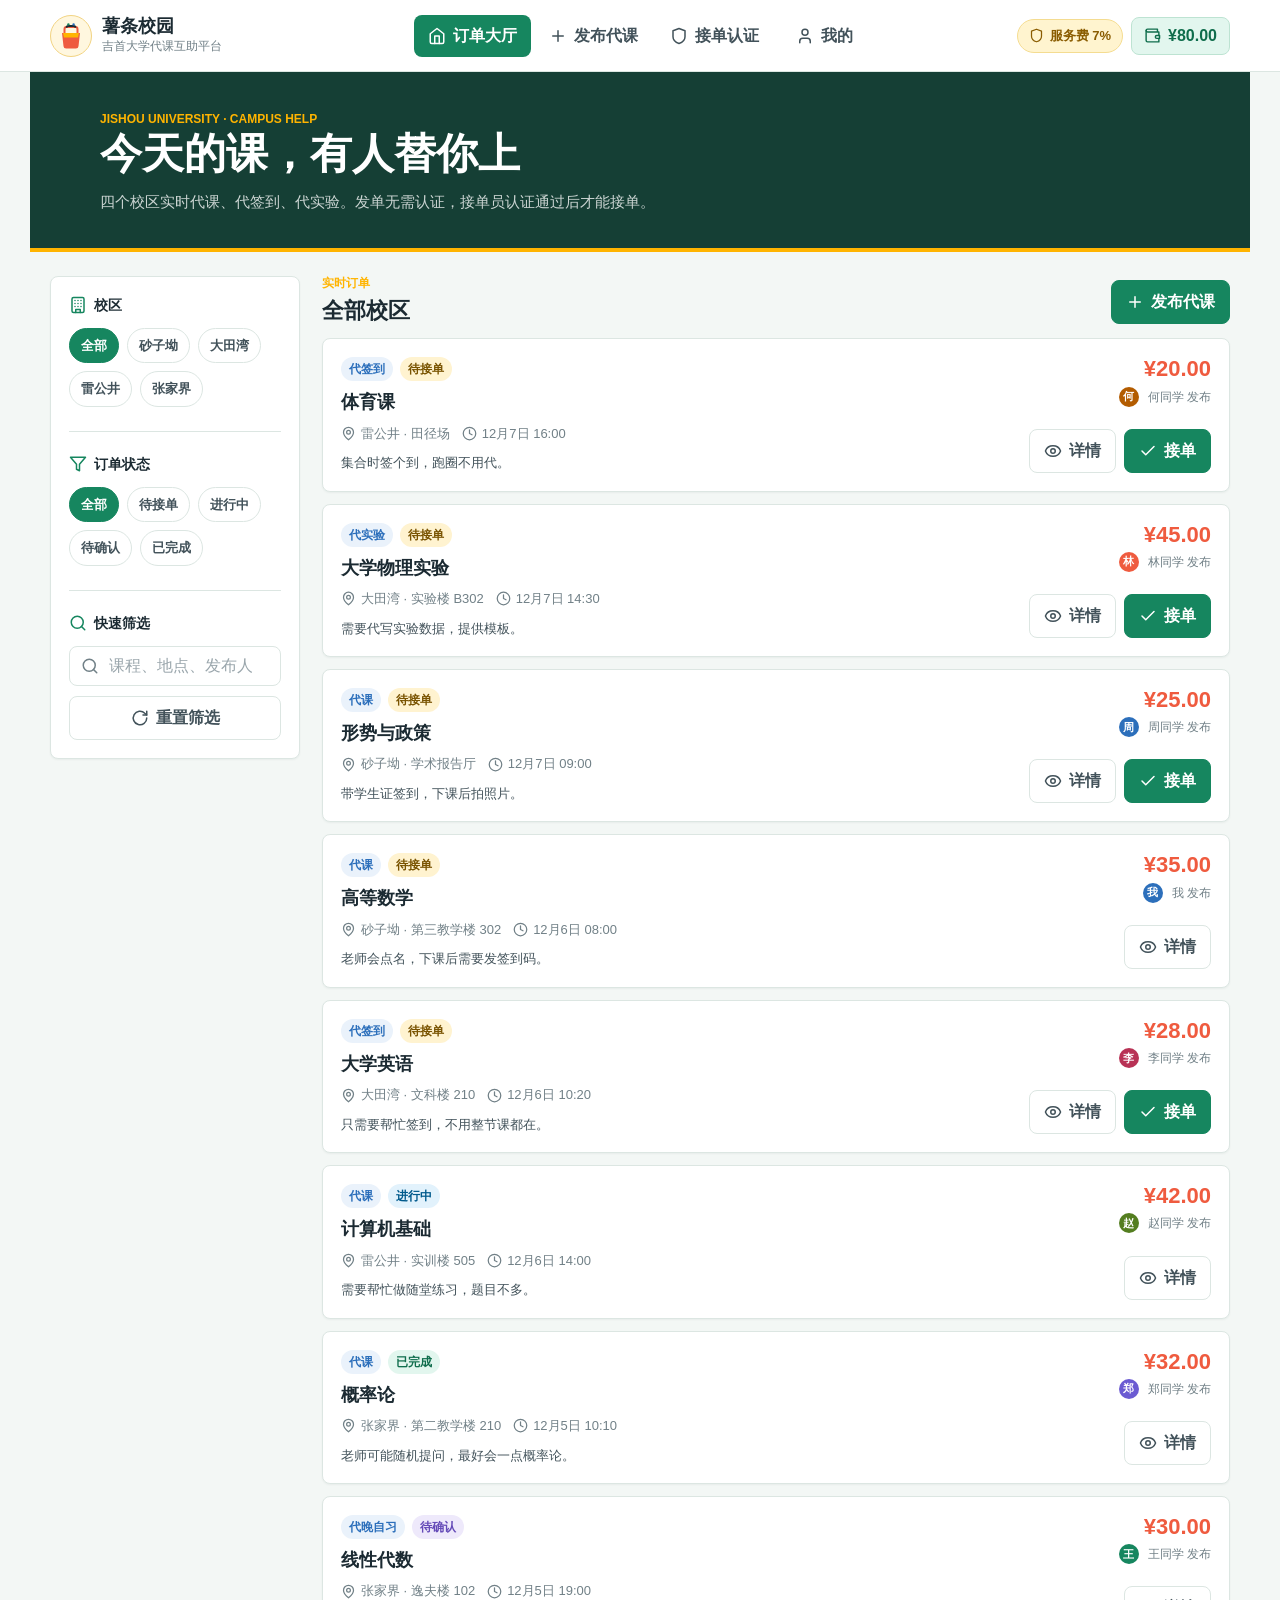
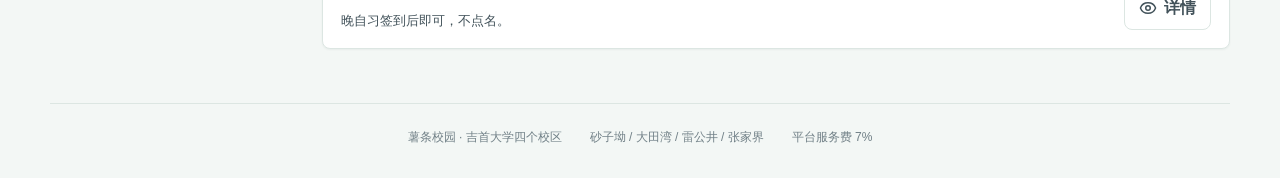
==== index.html @ 410cd558 "Add files via upload" ====
<!doctype html>
<html lang="zh-CN">
<head>
  <meta charset="utf-8">
  <meta name="viewport" content="width=device-width, initial-scale=1">
  <meta name="theme-color" content="#16865f">
  <title>薯条校园 - 吉首大学代课互助平台</title>
  <link rel="stylesheet" href="styles.css?v=20260917b">
</head>
<body>
  <svg class="icon-sprite" aria-hidden="true">
    <symbol id="icon-fries" viewBox="0 0 32 32">
      <path d="M7 13h18l-1.5 13.2a2.6 2.6 0 0 1-2.6 2.4H11.1a2.6 2.6 0 0 1-2.6-2.4L7 13Z" fill="#ef5b3f"/>
      <path d="M9.5 13V9.2c0-1.2.8-2.2 1.9-2.2h9.2c1.1 0 1.9 1 1.9 2.2V13" fill="none" stroke="#ef5b3f" stroke-width="2"/>
      <path d="M8 13h16l-1 4.5H9L8 13Z" fill="#ffb400"/>
      <path d="M11.5 7.8c0-1 .8-1.8 1.8-1.8h5.4c1 0 1.8.8 1.8 1.8" fill="none" stroke="#1b2a32" stroke-width="1.8"/>
      <circle cx="13.4" cy="4.4" r="1.2" fill="#16865f"/>
      <circle cx="18.6" cy="4.4" r="1.2" fill="#2c6fbb"/>
    </symbol>
    <symbol id="icon-home" viewBox="0 0 24 24">
      <path d="m3 9 9-7 9 7v11a2 2 0 0 1-2 2H5a2 2 0 0 1-2-2z"/>
      <path d="M9 22V12h6v10"/>
    </symbol>
    <symbol id="icon-plus" viewBox="0 0 24 24">
      <path d="M5 12h14M12 5v14"/>
    </symbol>
    <symbol id="icon-user" viewBox="0 0 24 24">
      <path d="M19 21v-2a4 4 0 0 0-4-4H9a4 4 0 0 0-4 4v2"/>
      <circle cx="12" cy="7" r="4"/>
    </symbol>
    <symbol id="icon-users" viewBox="0 0 24 24">
      <path d="M16 21v-2a4 4 0 0 0-4-4H6a4 4 0 0 0-4 4v2"/>
      <circle cx="9" cy="7" r="4"/>
      <path d="M22 21v-2a4 4 0 0 0-3-3.87"/>
      <path d="M16 3.13a4 4 0 0 1 0 7.75"/>
    </symbol>
    <symbol id="icon-search" viewBox="0 0 24 24">
      <circle cx="11" cy="11" r="8"/>
      <path d="m21 21-4.35-4.35"/>
    </symbol>
    <symbol id="icon-filter" viewBox="0 0 24 24">
      <path d="M22 3H2l8 9.46V19l4 2v-8.54L22 3Z"/>
    </symbol>
    <symbol id="icon-map-pin" viewBox="0 0 24 24">
      <path d="M20 10c0 6-8 12-8 12s-8-6-8-12a8 8 0 0 1 16 0Z"/>
      <circle cx="12" cy="10" r="3"/>
    </symbol>
    <symbol id="icon-clock" viewBox="0 0 24 24">
      <circle cx="12" cy="12" r="10"/>
      <path d="M12 6v6l4 2"/>
    </symbol>
    <symbol id="icon-calendar" viewBox="0 0 24 24">
      <path d="M8 2v4M16 2v4"/>
      <rect x="3" y="4" width="18" height="18" rx="2"/>
      <path d="M3 10h18"/>
    </symbol>
    <symbol id="icon-check" viewBox="0 0 24 24">
      <path d="M20 6 9 17l-5-5"/>
    </symbol>
    <symbol id="icon-x" viewBox="0 0 24 24">
      <path d="M18 6 6 18M6 6l12 12"/>
    </symbol>
    <symbol id="icon-wallet" viewBox="0 0 24 24">
      <path d="M21 12V7H5a2 2 0 0 1 0-4h14v4"/>
      <path d="M3 5v14a2 2 0 0 0 2 2h16v-5"/>
      <path d="M18 12a2 2 0 0 0 0 4h4v-4Z"/>
    </symbol>
    <symbol id="icon-clipboard" viewBox="0 0 24 24">
      <rect x="8" y="2" width="8" height="4" rx="1"/>
      <path d="M16 4h2a2 2 0 0 1 2 2v14a2 2 0 0 1-2 2H6a2 2 0 0 1-2-2V6a2 2 0 0 1 2-2h2"/>
      <path d="M12 11h4M12 16h4M8 11h.01M8 16h.01"/>
    </symbol>
    <symbol id="icon-shield" viewBox="0 0 24 24">
      <path d="M20 13c0 5-3.5 7.5-8 9-4.5-1.5-8-4-8-9V5l8-3 8 3Z"/>
    </symbol>
    <symbol id="icon-chevron-right" viewBox="0 0 24 24">
      <path d="m9 18 6-6-6-6"/>
    </symbol>
    <symbol id="icon-credit-card" viewBox="0 0 24 24">
      <rect x="2" y="5" width="20" height="14" rx="2"/>
      <path d="M2 10h20"/>
    </symbol>
    <symbol id="icon-scan" viewBox="0 0 24 24">
      <path d="M3 7V5a2 2 0 0 1 2-2h2M17 3h2a2 2 0 0 1 2 2v2M21 17v2a2 2 0 0 1-2 2h-2M7 21H5a2 2 0 0 1-2-2v-2"/>
    </symbol>
    <symbol id="icon-book" viewBox="0 0 24 24">
      <path d="M2 3h6a4 4 0 0 1 4 4v14a3 3 0 0 0-3-3H2z"/>
      <path d="M22 3h-6a4 4 0 0 0-4 4v14a3 3 0 0 1 3-3h7z"/>
    </symbol>
    <symbol id="icon-building" viewBox="0 0 24 24">
      <rect x="4" y="2" width="16" height="20" rx="2"/>
      <path d="M9 22v-4h6v4M8 6h.01M16 6h.01M12 6h.01M12 10h.01M12 14h.01M16 10h.01M16 14h.01M8 10h.01M8 14h.01"/>
    </symbol>
    <symbol id="icon-bell" viewBox="0 0 24 24">
      <path d="M6 8a6 6 0 0 1 12 0c0 7 3 9 3 9H3s3-2 3-9"/>
      <path d="M10.3 21a1.94 1.94 0 0 0 3.4 0"/>
    </symbol>
    <symbol id="icon-alert" viewBox="0 0 24 24">
      <circle cx="12" cy="12" r="10"/>
      <path d="M12 8v4M12 16h.01"/>
    </symbol>
    <symbol id="icon-check-circle" viewBox="0 0 24 24">
      <path d="M22 11.08V12a10 10 0 1 1-5.93-9.14"/>
      <path d="m9 11 3 3L22 4"/>
    </symbol>
    <symbol id="icon-refresh" viewBox="0 0 24 24">
      <path d="M21 12a9 9 0 1 1-2.64-6.36L21 8"/>
      <path d="M21 3v5h-5"/>
    </symbol>
    <symbol id="icon-external" viewBox="0 0 24 24">
      <path d="M15 3h6v6"/>
      <path d="M10 14 21 3"/>
      <path d="M18 13v6a2 2 0 0 1-2 2H5a2 2 0 0 1-2-2V8a2 2 0 0 1 2-2h6"/>
    </symbol>
    <symbol id="icon-menu" viewBox="0 0 24 24">
      <path d="M4 6h16M4 12h16M4 18h16"/>
    </symbol>
    <symbol id="icon-arrow-right" viewBox="0 0 24 24">
      <path d="M5 12h14M13 5l7 7-7 7"/>
    </symbol>
    <symbol id="icon-eye" viewBox="0 0 24 24">
      <path d="M2.06 12.35a1 1 0 0 1 0-.7C3.42 8.05 7.34 5 12 5s8.58 3.05 9.94 6.65a1 1 0 0 1 0 .7C20.58 15.95 16.66 19 12 19s-8.58-3.05-9.94-6.65Z"/>
      <circle cx="12" cy="12" r="3"/>
    </symbol>
    <symbol id="icon-upload" viewBox="0 0 24 24">
      <path d="M21 15v4a2 2 0 0 1-2 2H5a2 2 0 0 1-2-2v-4"/>
      <path d="M17 8l-5-5-5 5M12 3v12"/>
    </symbol>
    <symbol id="icon-image" viewBox="0 0 24 24">
      <rect x="3" y="3" width="18" height="18" rx="2"/>
      <circle cx="9" cy="9" r="2"/>
      <path d="m21 15-3.6-3.6a2 2 0 0 0-2.8 0L6 20"/>
    </symbol>
    <symbol id="icon-copy" viewBox="0 0 24 24">
      <rect x="9" y="9" width="13" height="13" rx="2"/>
      <path d="M5 15H4a2 2 0 0 1-2-2V4a2 2 0 0 1 2-2h9a2 2 0 0 1 2 2v1"/>
    </symbol>
    <symbol id="icon-lock" viewBox="0 0 24 24">
      <rect x="3" y="11" width="18" height="11" rx="2"/>
      <path d="M7 11V7a5 5 0 0 1 10 0v4"/>
    </symbol>
    <symbol id="icon-key" viewBox="0 0 24 24">
      <path d="M21 2l-2 2m-7.6 7.6a5.5 5.5 0 1 1-7.8 7.8 5.5 5.5 0 0 1 7.8-7.8Zm0 0L15 7m0 0 3 3 4-4-3-3-4 4Z"/>
    </symbol>
    <symbol id="icon-edit" viewBox="0 0 24 24">
      <path d="M11 4H4a2 2 0 0 0-2 2v14a2 2 0 0 0 2 2h14a2 2 0 0 0 2-2v-7"/>
      <path d="M18.5 2.5a2.12 2.12 0 0 1 3 3L12 15l-4 1 1-4Z"/>
    </symbol>
  </svg>

  <div class="app-shell">
    <header class="topbar">
      <div class="topbar-inner">
        <a class="brand" href="#home" aria-label="薯条校园首页">
          <span class="brand-mark">
            <svg><use href="#icon-fries"></use></svg>
          </span>
          <span class="brand-copy">
            <strong>薯条校园</strong>
            <small>吉首大学代课互助平台</small>
          </span>
        </a>

        <nav class="main-nav" aria-label="主导航">
          <button class="nav-btn is-active" type="button" data-view="home">
            <svg><use href="#icon-home"></use></svg>
            <span>订单大厅</span>
          </button>
          <button class="nav-btn" type="button" data-view="publish">
            <svg><use href="#icon-plus"></use></svg>
            <span>发布代课</span>
          </button>
          <button class="nav-btn" type="button" data-view="cert">
            <svg><use href="#icon-shield"></use></svg>
            <span>接单认证</span>
          </button>
          <button class="nav-btn" type="button" data-view="mine">
            <svg><use href="#icon-user"></use></svg>
            <span>我的</span>
          </button>
        </nav>

        <div class="top-actions">
          <span class="fee-chip" title="平台从每笔订单中抽取 7% 作为服务费">
            <svg><use href="#icon-shield"></use></svg>
            服务费 7%
          </span>
          <button class="balance-chip" type="button" id="topBalanceChip" title="查看我的钱包">
            <svg><use href="#icon-wallet"></use></svg>
            <span id="topBalanceValue">¥0.00</span>
          </button>
          <button class="icon-btn mobile-menu-btn" type="button" id="mobileMenuBtn" aria-label="打开菜单">
            <svg><use href="#icon-menu"></use></svg>
          </button>
        </div>
      </div>
    </header>

    <main class="page">
      <section class="view is-active" id="view-home" data-view-panel="home">
        <div class="overview-band">
          <div class="overview-copy">
            <span class="eyebrow">JISHOU UNIVERSITY · CAMPUS HELP</span>
            <h2>今天的课，有人替你上</h2>
            <p>四个校区实时代课、代签到、代实验。发单无需认证，接单员认证通过后才能接单。</p>
          </div>
          <div class="overview-stats" id="overviewStats"></div>
        </div>

        <div class="market-layout">
          <aside class="filter-panel">
            <div class="filter-block">
              <div class="filter-title">
                <svg><use href="#icon-building"></use></svg>
                <span>校区</span>
              </div>
              <div class="chip-grid" id="campusFilters"></div>
            </div>

            <div class="filter-block">
              <div class="filter-title">
                <svg><use href="#icon-filter"></use></svg>
                <span>订单状态</span>
              </div>
              <div class="chip-grid" id="statusFilters"></div>
            </div>

            <div class="filter-block">
              <div class="filter-title">
                <svg><use href="#icon-search"></use></svg>
                <span>快速筛选</span>
              </div>
              <label class="search-box">
                <svg><use href="#icon-search"></use></svg>
                <input id="searchInput" type="search" placeholder="课程、地点、发布人">
              </label>
              <button class="button button-ghost button-block" type="button" id="clearFilters">
                <svg><use href="#icon-refresh"></use></svg>
                重置筛选
              </button>
            </div>
          </aside>

          <section class="order-feed" aria-live="polite">
            <div class="feed-toolbar">
              <div>
                <p class="section-kicker">实时订单</p>
                <h3 id="feedTitle">全部校区</h3>
              </div>
              <button class="button button-primary" type="button" data-view="publish">
                <svg><use href="#icon-plus"></use></svg>
                发布代课
              </button>
            </div>
            <div class="order-list" id="orderList"></div>
            <div class="empty-state" id="emptyState" hidden>
              <span class="empty-icon"><svg><use href="#icon-clipboard"></use></svg></span>
              <h3>暂时没有符合条件的订单</h3>
              <p>换个校区或状态看看，也可以直接发布一单。</p>
            </div>
          </section>
        </div>
      </section>

      <section class="view" id="view-publish" data-view-panel="publish">
        <div class="section-heading">
          <div>
            <p class="section-kicker">NEW ORDER</p>
            <h2>发布代课单</h2>
            <p>四个校区已分开选择。发单无需认证，发布时需先支付订单金额，平台托管至订单完成。</p>
          </div>
          <button class="button button-ghost" type="button" data-view="home">
            <svg><use href="#icon-arrow-right"></use></svg>
            返回订单大厅
          </button>
        </div>

        <form class="publish-form" id="publishForm">
          <div class="form-grid">
            <label class="field">
              <span>课程名称</span>
              <input id="courseName" name="courseName" type="text" required placeholder="例如：高等数学">
            </label>

            <label class="field">
              <span>代课类型</span>
              <select id="orderType" name="orderType">
                <option value="代课">代课</option>
                <option value="代签到">代签到</option>
                <option value="代实验">代实验</option>
                <option value="代晚自习">代晚自习</option>
                <option value="其他">其他</option>
              </select>
            </label>

            <div class="field field-campus">
              <span>校区</span>
              <div class="campus-picker" id="campusPicker"></div>
              <input id="campus" name="campus" type="hidden" value="shaziao" required>
            </div>

            <label class="field">
              <span>上课地点</span>
              <input id="location" name="location" type="text" required placeholder="例如：第三教学楼 302">
            </label>

            <label class="field">
              <span>上课日期</span>
              <input id="orderDate" name="orderDate" type="date" required>
            </label>

            <label class="field">
              <span>上课时间</span>
              <input id="orderTime" name="orderTime" type="time" required>
            </label>

            <label class="field">
              <span>代课报酬（元）</span>
              <input id="price" name="price" type="number" min="1" step="0.5" required placeholder="例如：30">
            </label>

            <label class="field">
              <span>联系方式</span>
              <input id="contact" name="contact" type="text" required placeholder="微信 / QQ / 手机号">
            </label>
          </div>

          <label class="field">
            <span>备注要求</span>
            <textarea id="notes" name="notes" rows="4" placeholder="例如：需要帮忙拍签到码，下课后发消息确认。"></textarea>
          </label>

          <div class="fee-preview">
            <div class="fee-preview-title">
              <svg><use href="#icon-wallet"></use></svg>
              <strong>费用预览</strong>
            </div>
            <div class="fee-row">
              <span>订单金额</span>
              <strong id="previewOrderAmount">¥0.00</strong>
            </div>
            <div class="fee-row">
              <span>平台服务费（7%，从订单金额中扣除）</span>
              <strong id="previewServiceFee">¥0.00</strong>
            </div>
            <div class="fee-row fee-total">
              <span>发单方本次支付</span>
              <strong id="previewTotal">¥0.00</strong>
            </div>
            <p class="fee-note">接单方完成订单后到账 <strong id="previewWorkerIncome">¥0.00</strong>（订单金额的 93%）。</p>
          </div>

          <div class="form-actions">
            <button class="button button-ghost" type="button" id="fillInfoBook">
              <svg><use href="#icon-copy"></use></svg>
              一键填写
            </button>
            <button class="button button-primary button-large" type="submit">
              <svg><use href="#icon-credit-card"></use></svg>
              发布并支付
            </button>
          </div>
        </form>
      </section>

      <section class="view" id="view-cert" data-view-panel="cert">
        <div class="section-heading">
          <div>
            <p class="section-kicker">WORKER CERTIFICATION</p>
            <h2>接单员认证</h2>
            <p>接单前需要上传学生身份信息，管理员审核通过后才能接单。发单不受此限制。</p>
          </div>
        </div>
        <div id="certPanel"></div>
      </section>

      <section class="view" id="view-mine" data-view-panel="mine">
        <div class="section-heading">
          <div>
            <p class="section-kicker">MY WALLET</p>
            <h2>我的钱包与订单</h2>
            <p>查看余额、订单结算和接单认证状态。</p>
          </div>
          <div class="heading-actions">
            <button class="button button-ghost" type="button" id="openRecharge">
              <svg><use href="#icon-plus"></use></svg>
              充值
            </button>
            <button class="button button-primary" type="button" id="openWithdraw">
              <svg><use href="#icon-wallet"></use></svg>
              申请提现
            </button>
          </div>
        </div>

        <div class="info-book-bar" id="infoBookBar"></div>

        <div class="wallet-strip">
          <div class="wallet-item wallet-primary">
            <span class="wallet-label">当前余额</span>
            <strong id="mineBalance">¥0.00</strong>
          </div>
          <div class="wallet-item">
            <span class="wallet-label">待结算</span>
            <strong id="minePendingAmount">¥0.00</strong>
          </div>
          <div class="wallet-item">
            <span class="wallet-label">累计到账</span>
            <strong id="mineEarnedAmount">¥0.00</strong>
          </div>
          <div class="wallet-item">
            <span class="wallet-label">认证状态</span>
            <strong id="mineCertStatus">未认证</strong>
          </div>
        </div>

        <div class="mine-tabs" id="mineTabs">
          <button class="mine-tab is-active" type="button" data-mine-tab="all">全部</button>
          <button class="mine-tab" type="button" data-mine-tab="posted">我发布的</button>
          <button class="mine-tab" type="button" data-mine-tab="accepted">我接下的</button>
        </div>
        <div class="order-list" id="mineOrderList"></div>
        <div class="empty-state" id="mineEmptyState" hidden>
          <span class="empty-icon"><svg><use href="#icon-user"></use></svg></span>
          <h3>这里还没有订单</h3>
          <p>去订单大厅接一单，或发布一个新的代课需求。</p>
        </div>
      </section>

    </main>

    <footer class="footer">
      <span>薯条校园 · 吉首大学四个校区</span>
      <span>砂子坳 / 大田湾 / 雷公井 / 张家界</span>
      <span>平台服务费 7%</span>
    </footer>
  </div>

  <div class="modal-backdrop" id="modalBackdrop" hidden>
    <div class="modal" role="dialog" aria-modal="true" aria-labelledby="modalTitle">
      <div class="modal-header">
        <div>
          <p class="section-kicker" id="modalKicker">ORDER</p>
          <h2 id="modalTitle">订单详情</h2>
        </div>
        <button class="icon-btn" type="button" id="modalClose" aria-label="关闭">
          <svg><use href="#icon-x"></use></svg>
        </button>
      </div>
      <div class="modal-body" id="modalBody"></div>
      <div class="modal-footer" id="modalFooter"></div>
    </div>
  </div>

  <div class="toast" id="toast" role="status" aria-live="polite"></div>

  <script src="payment.js?v=20260917b"></script>
  <script src="app.js?v=20260917b"></script>
</body>
</html>
---- styles.css ----
:root {
  --bg: #f3f7f5;
  --surface: #ffffff;
  --surface-muted: #edf3f0;
  --ink: #1b2a32;
  --ink-soft: #42525a;
  --muted: #718087;
  --line: #dce6e2;
  --line-strong: #c8d5d0;
  --brand-green: #16865f;
  --brand-green-dark: #0f6d4c;
  --brand-yellow: #ffb400;
  --brand-red: #ef5b3f;
  --brand-blue: #2c6fbb;
  --danger: #c84343;
  --shadow-sm: 0 1px 2px rgba(24, 43, 35, 0.05);
  --shadow-md: 0 12px 30px rgba(24, 43, 35, 0.12);
  --radius: 8px;
  --topbar-height: 72px;
  --content-width: 1180px;
  color-scheme: light;
}

* {
  box-sizing: border-box;
}

html {
  min-width: 320px;
  background: var(--bg);
}

body {
  margin: 0;
  color: var(--ink);
  background: var(--bg);
  font-family: -apple-system, BlinkMacSystemFont, "Segoe UI", "PingFang SC", "Microsoft YaHei", sans-serif;
  line-height: 1.5;
  letter-spacing: 0;
}

button,
input,
select,
textarea {
  font: inherit;
}

button {
  cursor: pointer;
}

a {
  color: inherit;
  text-decoration: none;
}

svg {
  display: block;
}

.icon-sprite {
  position: absolute;
  width: 0;
  height: 0;
  overflow: hidden;
}

.button svg,
.icon-btn svg,
.nav-btn svg,
.chip svg,
.mine-tab svg,
.filter-title svg,
.search-box svg,
.fee-preview-title svg,
.empty-icon svg {
  width: 18px;
  height: 18px;
  fill: none;
  stroke: currentColor;
  stroke-width: 2;
  stroke-linecap: round;
  stroke-linejoin: round;
}

.app-shell {
  min-height: 100vh;
}

.topbar {
  position: sticky;
  top: 0;
  z-index: 30;
  height: var(--topbar-height);
  color: var(--ink);
  background: rgba(255, 255, 255, 0.94);
  border-bottom: 1px solid var(--line);
  backdrop-filter: blur(14px);
}

.topbar-inner {
  display: flex;
  align-items: center;
  gap: 28px;
  width: min(var(--content-width), calc(100% - 40px));
  height: 100%;
  margin: 0 auto;
}

.brand {
  display: inline-flex;
  align-items: center;
  gap: 10px;
  min-width: 220px;
}

.brand-mark {
  display: grid;
  place-items: center;
  flex: 0 0 auto;
  width: 42px;
  height: 42px;
  border-radius: 50%;
  background: #fff7df;
  border: 1px solid #f1d382;
}

.brand-mark svg {
  width: 32px;
  height: 32px;
}

.brand-copy {
  display: flex;
  flex-direction: column;
  min-width: 0;
}

.brand-copy strong {
  font-size: 18px;
  line-height: 1.15;
  white-space: nowrap;
}

.brand-copy small {
  color: var(--muted);
  font-size: 12px;
  white-space: nowrap;
}

.main-nav {
  display: flex;
  align-items: center;
  gap: 4px;
  margin-left: auto;
}

.nav-btn {
  display: inline-flex;
  align-items: center;
  justify-content: center;
  gap: 7px;
  min-width: 96px;
  height: 42px;
  padding: 0 14px;
  color: var(--ink-soft);
  background: transparent;
  border: 0;
  border-radius: var(--radius);
  font-weight: 600;
  transition: background 160ms ease, color 160ms ease;
}

.nav-btn:hover {
  color: var(--brand-green-dark);
  background: var(--surface-muted);
}

.nav-btn.is-active {
  color: #fff;
  background: var(--brand-green);
}

.nav-btn.is-active:hover {
  color: #fff;
  background: var(--brand-green-dark);
}

.top-actions {
  display: flex;
  align-items: center;
  gap: 8px;
  margin-left: auto;
}

.fee-chip {
  display: inline-flex;
  align-items: center;
  gap: 6px;
  height: 34px;
  padding: 0 11px;
  color: #8a5c00;
  background: #fff4cf;
  border: 1px solid #f4dc91;
  border-radius: 999px;
  font-size: 13px;
  font-weight: 700;
  white-space: nowrap;
}

.fee-chip svg {
  width: 15px;
  height: 15px;
  fill: none;
  stroke: currentColor;
  stroke-width: 2;
  stroke-linecap: round;
  stroke-linejoin: round;
}

.icon-btn {
  display: inline-grid;
  place-items: center;
  width: 38px;
  height: 38px;
  color: var(--ink-soft);
  background: transparent;
  border: 1px solid transparent;
  border-radius: var(--radius);
  transition: background 160ms ease, border-color 160ms ease, color 160ms ease;
}

.icon-btn:hover {
  color: var(--brand-green-dark);
  background: var(--surface-muted);
  border-color: var(--line);
}

.mobile-menu-btn {
  display: none;
}

.page {
  width: min(var(--content-width), calc(100% - 40px));
  margin: 0 auto;
  padding: 28px 0 54px;
}

.view {
  display: none;
}

.view.is-active {
  display: block;
  animation: view-in 180ms ease both;
}

@keyframes view-in {
  from {
    opacity: 0;
    transform: translateY(4px);
  }
  to {
    opacity: 1;
    transform: translateY(0);
  }
}

.overview-band {
  display: grid;
  grid-template-columns: minmax(0, 1fr) minmax(360px, 0.86fr);
  align-items: center;
  gap: 32px;
  margin: -28px -20px 24px;
  padding: 34px max(20px, calc((100vw - var(--content-width)) / 2 + 20px));
  color: #fff;
  background: #153f35;
  border-bottom: 4px solid var(--brand-yellow);
}

.overview-copy {
  max-width: 640px;
}

.eyebrow,
.section-kicker {
  margin: 0 0 8px;
  color: var(--brand-yellow);
  font-size: 12px;
  font-weight: 800;
  line-height: 1.2;
  letter-spacing: 0;
}

.overview-copy h2 {
  margin: 0;
  font-size: clamp(27px, 4vw, 42px);
  line-height: 1.12;
  letter-spacing: 0;
}

.overview-copy p {
  max-width: 620px;
  margin: 14px 0 0;
  color: rgba(255, 255, 255, 0.78);
  font-size: 15px;
}

.overview-stats {
  display: grid;
  grid-template-columns: repeat(2, minmax(0, 1fr));
  gap: 10px;
}

.stat-cell {
  min-width: 0;
  padding: 16px;
  background: rgba(255, 255, 255, 0.08);
  border: 1px solid rgba(255, 255, 255, 0.13);
  border-radius: var(--radius);
}

.stat-cell strong {
  display: block;
  overflow-wrap: anywhere;
  color: #fff;
  font-size: 22px;
  line-height: 1.2;
}

.stat-cell span {
  display: block;
  margin-top: 5px;
  color: rgba(255, 255, 255, 0.65);
  font-size: 12px;
}

.market-layout {
  display: grid;
  grid-template-columns: 250px minmax(0, 1fr);
  align-items: start;
  gap: 22px;
}

.filter-panel {
  position: sticky;
  top: calc(var(--topbar-height) + 18px);
  padding: 18px;
  background: var(--surface);
  border: 1px solid var(--line);
  border-radius: var(--radius);
  box-shadow: var(--shadow-sm);
}

.filter-block + .filter-block {
  margin-top: 24px;
  padding-top: 22px;
  border-top: 1px solid var(--line);
}

.filter-title {
  display: flex;
  align-items: center;
  gap: 7px;
  margin-bottom: 12px;
  color: var(--ink);
  font-size: 14px;
  font-weight: 800;
}

.filter-title svg {
  color: var(--brand-green);
}

.chip-grid {
  display: flex;
  flex-wrap: wrap;
  gap: 8px;
}

.chip {
  display: inline-flex;
  align-items: center;
  justify-content: center;
  min-height: 34px;
  padding: 7px 11px;
  color: var(--ink-soft);
  background: #fff;
  border: 1px solid var(--line);
  border-radius: 999px;
  font-size: 13px;
  font-weight: 600;
  white-space: nowrap;
  transition: border-color 160ms ease, background 160ms ease, color 160ms ease;
}

.chip:hover {
  border-color: var(--brand-green);
  color: var(--brand-green-dark);
}

.chip.is-active {
  color: #fff;
  background: var(--brand-green);
  border-color: var(--brand-green);
}

.search-box {
  display: flex;
  align-items: center;
  gap: 8px;
  height: 40px;
  padding: 0 11px;
  background: #fff;
  border: 1px solid var(--line);
  border-radius: var(--radius);
}

.search-box:focus-within {
  border-color: var(--brand-green);
  box-shadow: 0 0 0 3px rgba(22, 134, 95, 0.11);
}

.search-box svg {
  flex: 0 0 auto;
  color: var(--muted);
}

.search-box input {
  width: 100%;
  min-width: 0;
  color: var(--ink);
  background: transparent;
  border: 0;
  outline: 0;
}

.search-box input::placeholder {
  color: #9aa6ac;
}

.button {
  display: inline-flex;
  align-items: center;
  justify-content: center;
  gap: 7px;
  min-height: 40px;
  padding: 9px 14px;
  border: 1px solid transparent;
  border-radius: var(--radius);
  font-weight: 700;
  white-space: nowrap;
  transition: background 160ms ease, border-color 160ms ease, color 160ms ease, transform 160ms ease;
}

.button:hover {
  transform: translateY(-1px);
}

.button:active {
  transform: translateY(0);
}

.button-primary {
  color: #fff;
  background: var(--brand-green);
  border-color: var(--brand-green);
}

.button-primary:hover {
  background: var(--brand-green-dark);
  border-color: var(--brand-green-dark);
}

.button-ghost {
  color: var(--ink-soft);
  background: #fff;
  border-color: var(--line);
}

.button-ghost:hover {
  color: var(--brand-green-dark);
  border-color: var(--brand-green);
  background: #f7fbf9;
}

.button-danger {
  color: #fff;
  background: var(--danger);
  border-color: var(--danger);
}

.button-block {
  width: 100%;
  margin-top: 10px;
}

.button-large {
  min-height: 48px;
  padding: 12px 20px;
}

.order-feed {
  min-width: 0;
}

.feed-toolbar {
  display: flex;
  align-items: flex-end;
  justify-content: space-between;
  gap: 16px;
  margin-bottom: 14px;
}

.feed-toolbar h3 {
  margin: 0;
  font-size: 22px;
  line-height: 1.2;
}

.order-list {
  display: grid;
  gap: 12px;
}

.order-card {
  position: relative;
  display: grid;
  grid-template-columns: minmax(0, 1fr) auto;
  gap: 14px;
  min-width: 0;
  padding: 18px;
  background: var(--surface);
  border: 1px solid var(--line);
  border-radius: var(--radius);
  box-shadow: var(--shadow-sm);
  transition: border-color 160ms ease, box-shadow 160ms ease, transform 160ms ease;
}

.order-card:hover {
  border-color: #a8c4b9;
  box-shadow: 0 7px 20px rgba(24, 43, 35, 0.08);
  transform: translateY(-1px);
}

.order-main {
  min-width: 0;
}

.order-topline {
  display: flex;
  align-items: center;
  flex-wrap: wrap;
  gap: 7px;
  margin-bottom: 10px;
}

.type-badge,
.status-badge {
  display: inline-flex;
  align-items: center;
  min-height: 24px;
  padding: 3px 8px;
  border-radius: 999px;
  font-size: 12px;
  font-weight: 800;
  line-height: 1;
}

.type-badge {
  color: var(--brand-blue);
  background: #eaf2fb;
}

.status-badge {
  color: #795300;
  background: #fff3d0;
}

.status-badge.status-progress {
  color: #005a8c;
  background: #e2f2fc;
}

.status-badge.status-completed {
  color: #0f6d4c;
  background: #e2f6ee;
}

.status-badge.status-cancelled {
  color: #a03838;
  background: #fde8e8;
}

.order-title {
  margin: 0;
  overflow-wrap: anywhere;
  font-size: 18px;
  line-height: 1.3;
}

.order-meta {
  display: flex;
  flex-wrap: wrap;
  gap: 12px;
  margin-top: 9px;
  color: var(--muted);
  font-size: 13px;
}

.meta-item {
  display: inline-flex;
  align-items: center;
  gap: 5px;
  min-width: 0;
}

.meta-item svg {
  flex: 0 0 auto;
  width: 15px;
  height: 15px;
  fill: none;
  stroke: currentColor;
  stroke-width: 2;
  stroke-linecap: round;
  stroke-linejoin: round;
}

.meta-item span {
  overflow-wrap: anywhere;
}

.order-notes {
  margin: 10px 0 0;
  color: var(--ink-soft);
  font-size: 13px;
  overflow-wrap: anywhere;
}

.order-side {
  display: flex;
  flex-direction: column;
  align-items: flex-end;
  justify-content: space-between;
  min-width: 130px;
  text-align: right;
}

.order-side-top {
  display: flex;
  flex-direction: column;
  align-items: flex-end;
  min-width: 0;
}

.price {
  margin: 0;
  color: var(--brand-red);
  font-size: 22px;
  font-weight: 900;
  line-height: 1.1;
  white-space: nowrap;
}

.poster {
  display: inline-flex;
  align-items: center;
  justify-content: flex-end;
  gap: 5px;
  max-width: 150px;
  margin-top: 5px;
  color: var(--muted);
  font-size: 12px;
  overflow: hidden;
  white-space: nowrap;
  text-overflow: ellipsis;
}

.poster svg {
  flex: 0 0 auto;
  width: 14px;
  height: 14px;
  fill: none;
  stroke: currentColor;
  stroke-width: 2;
  stroke-linecap: round;
  stroke-linejoin: round;
}

.avatar {
  display: inline-grid;
  place-items: center;
  flex: 0 0 auto;
  width: 20px;
  height: 20px;
  margin-right: 4px;
  color: #fff;
  border-radius: 50%;
  font-size: 11px;
  font-weight: 800;
  line-height: 1;
  vertical-align: -4px;
}

.muted-lock {
  color: var(--muted);
}

.card-actions {
  display: flex;
  align-items: center;
  gap: 8px;
  margin-top: 13px;
}

.empty-state {
  padding: 46px 20px;
  color: var(--muted);
  background: var(--surface);
  border: 1px dashed var(--line-strong);
  border-radius: var(--radius);
  text-align: center;
}

.empty-icon {
  display: inline-grid;
  place-items: center;
  width: 56px;
  height: 56px;
  margin-bottom: 12px;
  color: var(--brand-green);
  background: var(--surface-muted);
  border-radius: 50%;
}

.empty-icon svg {
  width: 27px;
  height: 27px;
}

.empty-state h3 {
  margin: 0;
  color: var(--ink);
  font-size: 17px;
}

.empty-state p {
  margin: 7px 0 0;
  font-size: 14px;
}

.section-heading {
  display: flex;
  align-items: flex-end;
  justify-content: space-between;
  gap: 24px;
  margin-bottom: 22px;
}

.section-heading h2 {
  margin: 0;
  font-size: 30px;
  line-height: 1.2;
}

.section-heading p:not(.section-kicker) {
  max-width: 650px;
  margin: 9px 0 0;
  color: var(--muted);
}

.publish-form {
  width: min(880px, 100%);
  padding: 24px;
  background: var(--surface);
  border: 1px solid var(--line);
  border-radius: var(--radius);
  box-shadow: var(--shadow-sm);
}

.form-grid {
  display: grid;
  grid-template-columns: repeat(2, minmax(0, 1fr));
  gap: 18px;
}

.field {
  display: flex;
  flex-direction: column;
  gap: 7px;
  min-width: 0;
}

.field > span {
  color: var(--ink-soft);
  font-size: 13px;
  font-weight: 700;
}

.field input,
.field select,
.field textarea {
  width: 100%;
  min-width: 0;
  color: var(--ink);
  background: #fff;
  border: 1px solid var(--line);
  border-radius: var(--radius);
  outline: 0;
  transition: border-color 160ms ease, box-shadow 160ms ease;
}

.field input,
.field select {
  height: 44px;
  padding: 0 12px;
}

.field textarea {
  min-height: 98px;
  padding: 11px 12px;
  resize: vertical;
}

.field input:focus,
.field select:focus,
.field textarea:focus {
  border-color: var(--brand-green);
  box-shadow: 0 0 0 3px rgba(22, 134, 95, 0.11);
}

.publish-form > .field {
  margin-top: 18px;
}

.fee-preview {
  margin-top: 22px;
  padding: 16px;
  background: #f7fbf9;
  border: 1px solid #cfe3da;
  border-radius: var(--radius);
}

.fee-preview-title {
  display: flex;
  align-items: center;
  gap: 7px;
  margin-bottom: 12px;
  color: var(--ink);
}

.fee-preview-title svg {
  color: var(--brand-green);
}

.fee-row {
  display: flex;
  align-items: center;
  justify-content: space-between;
  gap: 16px;
  padding: 7px 0;
  color: var(--ink-soft);
  font-size: 14px;
}

.fee-row strong {
  color: var(--ink);
  white-space: nowrap;
}

.fee-row.fee-total {
  margin-top: 8px;
  padding-top: 14px;
  border-top: 1px solid #cfe3da;
  font-size: 16px;
}

.fee-row.fee-total strong {
  color: var(--brand-red);
  font-size: 22px;
}

.fee-note {
  margin: 11px 0 0;
  color: var(--muted);
  font-size: 12px;
}

.fee-note strong {
  color: var(--brand-green-dark);
}

.form-actions {
  display: flex;
  align-items: center;
  justify-content: space-between;
  gap: 12px;
  margin-top: 20px;
}

.wallet-strip {
  display: grid;
  grid-template-columns: repeat(4, minmax(0, 1fr));
  gap: 12px;
  margin-bottom: 20px;
}

.wallet-item {
  min-width: 0;
  padding: 17px;
  background: var(--surface);
  border: 1px solid var(--line);
  border-radius: var(--radius);
  box-shadow: var(--shadow-sm);
}

.wallet-label {
  display: block;
  color: var(--muted);
  font-size: 12px;
}

.wallet-item strong {
  display: block;
  margin-top: 7px;
  overflow-wrap: anywhere;
  font-size: 22px;
  line-height: 1.2;
}

.mine-tabs {
  display: flex;
  flex-wrap: wrap;
  gap: 8px;
  margin-bottom: 14px;
}

.mine-tab {
  display: inline-flex;
  align-items: center;
  min-height: 38px;
  padding: 8px 14px;
  color: var(--ink-soft);
  background: #fff;
  border: 1px solid var(--line);
  border-radius: var(--radius);
  font-weight: 700;
}

.mine-tab.is-active {
  color: #fff;
  background: var(--brand-green);
  border-color: var(--brand-green);
}

.footer {
  display: flex;
  flex-wrap: wrap;
  justify-content: center;
  gap: 10px 28px;
  width: min(var(--content-width), calc(100% - 40px));
  margin: 0 auto;
  padding: 24px 0 32px;
  color: var(--muted);
  border-top: 1px solid var(--line);
  font-size: 12px;
}

.modal-backdrop {
  position: fixed;
  inset: 0;
  z-index: 60;
  display: grid;
  place-items: center;
  padding: 20px;
  background: rgba(16, 35, 30, 0.58);
  backdrop-filter: blur(3px);
}

.modal-backdrop[hidden] {
  display: none;
}

.modal {
  width: min(620px, 100%);
  max-height: min(760px, calc(100vh - 40px));
  overflow: auto;
  background: var(--surface);
  border: 1px solid var(--line);
  border-radius: var(--radius);
  box-shadow: var(--shadow-md);
  animation: modal-in 180ms ease both;
}

@keyframes modal-in {
  from {
    opacity: 0;
    transform: translateY(10px) scale(0.98);
  }
  to {
    opacity: 1;
    transform: translateY(0) scale(1);
  }
}

.modal-header {
  position: sticky;
  top: 0;
  z-index: 2;
  display: flex;
  align-items: flex-start;
  justify-content: space-between;
  gap: 20px;
  padding: 20px 22px 16px;
  background: var(--surface);
  border-bottom: 1px solid var(--line);
}

.modal-header h2 {
  margin: 0;
  font-size: 22px;
  line-height: 1.25;
}

.modal-body {
  padding: 20px 22px;
}

.modal-footer {
  position: sticky;
  bottom: 0;
  z-index: 2;
  display: flex;
  flex-wrap: wrap;
  justify-content: flex-end;
  gap: 9px;
  padding: 14px 22px 18px;
  background: var(--surface);
  border-top: 1px solid var(--line);
}

.detail-section + .detail-section {
  margin-top: 20px;
  padding-top: 18px;
  border-top: 1px solid var(--line);
}

.detail-section h3 {
  margin: 0 0 12px;
  font-size: 15px;
}

.detail-list {
  display: grid;
  gap: 10px;
}

.detail-row {
  display: grid;
  grid-template-columns: 92px minmax(0, 1fr);
  gap: 14px;
  color: var(--muted);
  font-size: 14px;
}

.detail-row dt {
  color: var(--ink-soft);
  font-weight: 700;
}

.detail-row dd {
  min-width: 0;
  margin: 0;
  overflow-wrap: anywhere;
  color: var(--ink);
}

.fee-breakdown {
  display: grid;
  gap: 9px;
}

.fee-line {
  display: flex;
  align-items: center;
  justify-content: space-between;
  gap: 14px;
  font-size: 14px;
}

.fee-line strong {
  white-space: nowrap;
}

.fee-line.fee-highlight {
  margin-top: 4px;
  padding-top: 12px;
  border-top: 1px solid var(--line);
  color: var(--brand-green-dark);
}

.payment-methods {
  display: grid;
  grid-template-columns: repeat(3, minmax(0, 1fr));
  gap: 9px;
}

.payment-method {
  display: flex;
  flex-direction: column;
  align-items: center;
  justify-content: center;
  gap: 7px;
  min-height: 88px;
  padding: 12px 8px;
  color: var(--ink-soft);
  background: #fff;
  border: 1px solid var(--line);
  border-radius: var(--radius);
  font-size: 13px;
  font-weight: 700;
}

.payment-method svg {
  width: 24px;
  height: 24px;
  fill: none;
  stroke: currentColor;
  stroke-width: 2;
  stroke-linecap: round;
  stroke-linejoin: round;
}

.payment-method.is-active {
  color: var(--brand-green-dark);
  background: #eef8f4;
  border-color: var(--brand-green);
  box-shadow: 0 0 0 3px rgba(22, 134, 95, 0.11);
}

.payment-note {
  margin: 14px 0 0;
  padding: 11px 12px;
  color: #745600;
  background: #fff8dc;
  border: 1px solid #f0df9e;
  border-radius: var(--radius);
  font-size: 13px;
}

.qr-box {
  display: grid;
  place-items: center;
  width: 176px;
  height: 176px;
  margin: 0 auto 13px;
  background:
    linear-gradient(90deg, #fff 12px, transparent 12px) 0 0 / 16px 16px,
    linear-gradient(#fff 12px, transparent 12px) 0 0 / 16px 16px,
    #1b2a32;
  border: 1px solid var(--line);
  border-radius: var(--radius);
  box-shadow: inset 0 0 0 6px #fff;
}

.qr-box span {
  display: grid;
  place-items: center;
  width: 52px;
  height: 52px;
  color: #fff;
  background: var(--brand-green);
  border-radius: 10px;
}

.qr-box svg {
  width: 30px;
  height: 30px;
  fill: none;
  stroke: currentColor;
  stroke-width: 2;
  stroke-linecap: round;
  stroke-linejoin: round;
}

.payment-caption {
  color: var(--muted);
  font-size: 13px;
  text-align: center;
}

.toast {
  position: fixed;
  right: 22px;
  bottom: 22px;
  z-index: 80;
  max-width: min(360px, calc(100vw - 44px));
  padding: 12px 16px;
  color: #fff;
  background: #183f35;
  border: 1px solid rgba(255, 255, 255, 0.12);
  border-radius: var(--radius);
  box-shadow: var(--shadow-md);
  font-size: 14px;
  font-weight: 600;
  opacity: 0;
  transform: translateY(10px);
  pointer-events: none;
  transition: opacity 180ms ease, transform 180ms ease;
}

.toast.is-visible {
  opacity: 1;
  transform: translateY(0);
}

@media (max-width: 920px) {
  .topbar-inner {
    gap: 12px;
    width: min(100% - 24px, var(--content-width));
  }

  .brand {
    min-width: auto;
  }

  .brand-copy small {
    display: none;
  }

  .main-nav {
    position: absolute;
    top: var(--topbar-height);
    left: 0;
    right: 0;
    display: none;
    flex-direction: column;
    align-items: stretch;
    gap: 6px;
    padding: 10px;
    background: #fff;
    border-bottom: 1px solid var(--line);
    box-shadow: var(--shadow-md);
  }

  .main-nav.is-open {
    display: flex;
  }

  .nav-btn {
    width: 100%;
    justify-content: flex-start;
  }

  .mobile-menu-btn {
    display: inline-grid;
  }

  .fee-chip {
    display: none;
  }

  .page {
    width: min(100% - 24px, var(--content-width));
    padding-top: 18px;
  }

  .overview-band {
    grid-template-columns: 1fr;
    gap: 22px;
    margin: -18px -12px 20px;
    padding: 28px max(12px, calc((100vw - var(--content-width)) / 2 + 12px));
  }

  .overview-copy p {
    font-size: 14px;
  }

  .overview-stats {
    grid-template-columns: repeat(4, minmax(0, 1fr));
  }

  .stat-cell {
    padding: 12px 10px;
  }

  .stat-cell strong {
    font-size: 18px;
  }

  .market-layout {
    grid-template-columns: 1fr;
  }

  .filter-panel {
    position: static;
    display: grid;
    grid-template-columns: repeat(2, minmax(0, 1fr));
    gap: 18px;
  }

  .filter-block + .filter-block {
    margin-top: 0;
    padding-top: 0;
    border-top: 0;
  }

  .filter-block:last-child {
    grid-column: 1 / -1;
  }

  .order-card {
    grid-template-columns: 1fr;
  }

  .order-side {
    align-items: center;
    flex-direction: row;
    justify-content: space-between;
    min-width: 0;
    text-align: left;
  }

  .order-side-top {
    align-items: flex-start;
  }

  .card-actions {
    margin-top: 0;
  }

  .section-heading {
    align-items: flex-start;
    flex-direction: column;
  }

  .wallet-strip {
    grid-template-columns: repeat(2, minmax(0, 1fr));
  }
}

@media (max-width: 1120px) and (min-width: 921px) {
  .topbar-inner {
    gap: 16px;
  }

  .brand {
    min-width: auto;
  }

  .brand-copy small {
    display: none;
  }

  .fee-chip {
    display: none;
  }

  .admin-entry span {
    display: none;
  }

  .admin-entry {
    width: 38px;
    padding: 0;
  }
}

@media (max-width: 620px) {
  .brand-copy {
    display: none;
  }

  .topbar-inner {
    justify-content: space-between;
  }

  .top-actions {
    margin-left: 0;
  }

  .overview-stats {
    grid-template-columns: repeat(2, minmax(0, 1fr));
  }

  .filter-panel {
    grid-template-columns: 1fr;
  }

  .filter-block:last-child {
    grid-column: auto;
  }

  .feed-toolbar {
    align-items: flex-start;
    flex-direction: column;
  }

  .feed-toolbar .button {
    width: 100%;
  }

  .form-grid {
    grid-template-columns: 1fr;
  }

  .publish-form {
    padding: 17px;
  }

  .payment-methods {
    grid-template-columns: 1fr;
  }

  .payment-method {
    flex-direction: row;
    justify-content: flex-start;
    min-height: 58px;
    padding: 10px 14px;
  }

  .detail-row {
    grid-template-columns: 82px minmax(0, 1fr);
    gap: 10px;
  }

  .modal-backdrop {
    padding: 10px;
  }

  .modal {
    max-height: calc(100vh - 20px);
  }

  .footer {
    justify-content: flex-start;
    gap: 6px 18px;
  }
}

@media (prefers-reduced-motion: reduce) {
  *,
  *::before,
  *::after {
    scroll-behavior: auto !important;
    animation-duration: 0.01ms !important;
    animation-iteration-count: 1 !important;
    transition-duration: 0.01ms !important;
  }
}

.balance-chip,
.admin-entry {
  display: inline-flex;
  align-items: center;
  justify-content: center;
  gap: 7px;
  min-height: 38px;
  padding: 0 12px;
  border-radius: var(--radius);
  font-weight: 800;
  white-space: nowrap;
  transition: background 160ms ease, border-color 160ms ease, color 160ms ease, transform 160ms ease;
}

.balance-chip {
  color: #0f6d4c;
  background: #e2f6ee;
  border: 1px solid #bde3d2;
}

.balance-chip:hover {
  transform: translateY(-1px);
  background: #d4f0e4;
}

.balance-chip svg,
.admin-entry svg {
  width: 17px;
  height: 17px;
  fill: none;
  stroke: currentColor;
  stroke-width: 2;
  stroke-linecap: round;
  stroke-linejoin: round;
}

.admin-entry {
  color: #fff;
  background: var(--brand-green);
  border: 1px solid var(--brand-green);
}

.admin-entry:hover {
  transform: translateY(-1px);
  background: var(--brand-green-dark);
  border-color: var(--brand-green-dark);
}

.heading-actions {
  display: flex;
  flex-wrap: wrap;
  gap: 9px;
}

.campus-picker {
  display: grid;
  grid-template-columns: repeat(2, minmax(0, 1fr));
  gap: 9px;
}

.campus-option {
  position: relative;
  display: flex;
  align-items: center;
  gap: 9px;
  min-width: 0;
  min-height: 54px;
  padding: 9px 10px;
  color: var(--ink-soft);
  background: #fff;
  border: 1px solid var(--line);
  border-radius: var(--radius);
  text-align: left;
  transition: border-color 160ms ease, background 160ms ease, box-shadow 160ms ease, transform 160ms ease;
}

.campus-option:hover {
  border-color: var(--brand-green);
  transform: translateY(-1px);
}

.campus-option.is-active {
  color: var(--brand-green-dark);
  background: #eef8f4;
  border-color: var(--brand-green);
  box-shadow: 0 0 0 3px rgba(22, 134, 95, 0.11);
}

.campus-option-icon {
  display: grid;
  place-items: center;
  flex: 0 0 auto;
  width: 30px;
  height: 30px;
  color: var(--brand-green);
  background: var(--surface-muted);
  border-radius: 7px;
}

.campus-option-icon svg {
  width: 17px;
  height: 17px;
  fill: none;
  stroke: currentColor;
  stroke-width: 2;
  stroke-linecap: round;
  stroke-linejoin: round;
}

.campus-option-copy {
  display: flex;
  flex-direction: column;
  min-width: 0;
}

.campus-option-copy strong {
  overflow-wrap: anywhere;
  font-size: 14px;
}

.campus-option-copy small {
  overflow: hidden;
  color: var(--muted);
  font-size: 11px;
  text-overflow: ellipsis;
  white-space: nowrap;
}

.campus-option-check {
  position: absolute;
  top: 5px;
  right: 5px;
  display: grid;
  place-items: center;
  width: 20px;
  height: 20px;
  color: #fff;
  background: var(--brand-green);
  border-radius: 50%;
}

.campus-option-check svg {
  width: 13px;
  height: 13px;
  fill: none;
  stroke: currentColor;
  stroke-width: 3;
  stroke-linecap: round;
  stroke-linejoin: round;
}

.status-badge.status-open {
  color: #795300;
  background: #fff3d0;
}

.status-badge.status-submitted {
  color: #654bb8;
  background: #eee9fb;
}

.info-book-bar {
  display: flex;
  align-items: center;
  justify-content: space-between;
  gap: 14px;
  margin-bottom: 14px;
  padding: 13px 15px;
  background: #fff;
  border: 1px solid var(--line);
  border-radius: var(--radius);
  box-shadow: var(--shadow-sm);
}

.info-book-summary {
  display: flex;
  align-items: center;
  gap: 10px;
  min-width: 0;
}

.info-book-icon {
  display: grid;
  place-items: center;
  flex: 0 0 auto;
  width: 34px;
  height: 34px;
  color: var(--brand-green);
  background: #e7f5ef;
  border-radius: 8px;
}

.info-book-icon svg {
  width: 19px;
  height: 19px;
  fill: none;
  stroke: currentColor;
  stroke-width: 2;
  stroke-linecap: round;
  stroke-linejoin: round;
}

.info-book-copy {
  display: flex;
  flex-direction: column;
  min-width: 0;
}

.info-book-copy strong {
  font-size: 14px;
}

.info-book-copy span {
  overflow: hidden;
  color: var(--muted);
  font-size: 12px;
  text-overflow: ellipsis;
  white-space: nowrap;
}

.wallet-primary {
  color: #fff;
  background: var(--brand-green);
  border-color: var(--brand-green);
}

.wallet-primary .wallet-label {
  color: rgba(255, 255, 255, 0.7);
}

.wallet-primary strong {
  color: #fff;
}

.cert-layout {
  display: grid;
  grid-template-columns: minmax(260px, 0.72fr) minmax(0, 1.28fr);
  gap: 18px;
  align-items: start;
}

.cert-intro,
.cert-form {
  padding: 20px;
  background: var(--surface);
  border: 1px solid var(--line);
  border-radius: var(--radius);
  box-shadow: var(--shadow-sm);
}

.cert-intro {
  position: sticky;
  top: calc(var(--topbar-height) + 18px);
}

.cert-intro-icon {
  display: grid;
  place-items: center;
  width: 50px;
  height: 50px;
  margin-bottom: 14px;
  color: var(--brand-green);
  background: #e7f5ef;
  border-radius: 12px;
}

.cert-intro-icon svg {
  width: 26px;
  height: 26px;
  fill: none;
  stroke: currentColor;
  stroke-width: 2;
  stroke-linecap: round;
  stroke-linejoin: round;
}

.cert-intro h3 {
  margin: 0;
  font-size: 20px;
}

.cert-intro p {
  margin: 10px 0 0;
  color: var(--muted);
  font-size: 14px;
}

.cert-form {
  display: grid;
  gap: 18px;
}

.cert-form .button-large {
  justify-self: end;
}

.upload-box {
  display: flex;
  flex-direction: column;
  align-items: center;
  justify-content: center;
  gap: 7px;
  min-height: 132px;
  padding: 18px;
  color: var(--ink-soft);
  background: #f9fcfb;
  border: 1px dashed var(--line-strong);
  border-radius: var(--radius);
  text-align: center;
  cursor: pointer;
}

.upload-box input {
  position: absolute;
  width: 1px;
  height: 1px;
  overflow: hidden;
  opacity: 0;
}

.upload-icon {
  display: grid;
  place-items: center;
  width: 42px;
  height: 42px;
  color: var(--brand-green);
  background: #e7f5ef;
  border-radius: 50%;
}

.upload-icon svg {
  width: 22px;
  height: 22px;
  fill: none;
  stroke: currentColor;
  stroke-width: 2;
  stroke-linecap: round;
  stroke-linejoin: round;
}

.upload-box strong {
  font-size: 14px;
}

.upload-box small {
  color: var(--muted);
  font-size: 12px;
}

.photo-preview {
  margin-top: 10px;
  overflow: hidden;
  border: 1px solid var(--line);
  border-radius: var(--radius);
}

.photo-preview img {
  display: block;
  width: 100%;
  max-height: 260px;
  object-fit: cover;
}

.cert-status-card {
  display: flex;
  align-items: center;
  gap: 16px;
  width: min(760px, 100%);
  margin: 0 auto;
  padding: 22px;
  background: var(--surface);
  border: 1px solid var(--line);
  border-radius: var(--radius);
  box-shadow: var(--shadow-sm);
}

.cert-status-icon {
  display: grid;
  place-items: center;
  flex: 0 0 auto;
  width: 54px;
  height: 54px;
  color: var(--brand-green);
  background: #e7f5ef;
  border-radius: 50%;
}

.cert-status-icon svg {
  width: 27px;
  height: 27px;
  fill: none;
  stroke: currentColor;
  stroke-width: 2;
  stroke-linecap: round;
  stroke-linejoin: round;
}

.cert-status-card > div:nth-child(2) {
  flex: 1;
  min-width: 0;
}

.cert-status-card h3 {
  margin: 10px 0 4px;
  font-size: 20px;
}

.cert-status-card p {
  margin: 0;
  color: var(--muted);
}

.cert-status-card.cert-pending .cert-status-icon {
  color: #8a5c00;
  background: #fff4cf;
}

.cert-status-card.cert-rejected .cert-status-icon,
.cert-status-card.cert-revoked .cert-status-icon {
  color: var(--danger);
  background: #fde8e8;
}

.status-badge.cert-approved {
  color: #0f6d4c;
  background: #e2f6ee;
}

.status-badge.cert-pending {
  color: #795300;
  background: #fff3d0;
}

.status-badge.cert-rejected,
.status-badge.cert-revoked {
  color: #a03838;
  background: #fde8e8;
}

.cert-detail-photo,
.evidence-preview {
  overflow: hidden;
  border: 1px solid var(--line);
  border-radius: var(--radius);
}

.cert-detail-photo img,
.evidence-preview img {
  display: block;
  width: 100%;
  max-height: 320px;
  object-fit: cover;
}

.evidence-preview {
  display: grid;
  grid-template-columns: 140px minmax(0, 1fr);
  gap: 14px;
  padding: 12px;
  background: #f9fcfb;
}

.evidence-preview img {
  width: 140px;
  height: 92px;
  border-radius: 6px;
  object-fit: cover;
}

.evidence-preview div {
  min-width: 0;
}

.evidence-preview strong {
  display: block;
  margin-bottom: 7px;
  font-size: 14px;
}

.evidence-preview p {
  margin: 0;
  color: var(--muted);
  overflow-wrap: anywhere;
}

.recharge-options {
  display: grid;
  grid-template-columns: repeat(4, minmax(0, 1fr));
  gap: 9px;
}

.recharge-option {
  display: flex;
  flex-direction: column;
  align-items: center;
  justify-content: center;
  gap: 5px;
  min-height: 76px;
  padding: 10px;
  color: var(--ink-soft);
  background: #fff;
  border: 1px solid var(--line);
  border-radius: var(--radius);
}

.recharge-option strong {
  font-size: 20px;
}

.recharge-option span {
  color: var(--brand-red);
  font-size: 12px;
  font-weight: 700;
}

.recharge-option.is-active {
  color: var(--brand-green-dark);
  background: #eef8f4;
  border-color: var(--brand-green);
  box-shadow: 0 0 0 3px rgba(22, 134, 95, 0.11);
}

.recharge-custom {
  margin-top: 16px;
}

.recharge-gift-note {
  display: flex;
  align-items: center;
  justify-content: space-between;
  gap: 14px;
  margin-top: 16px;
  padding: 13px 14px;
  background: #fff8dc;
  border: 1px solid #f0df9e;
  border-radius: var(--radius);
}

.recharge-gift-note strong {
  color: var(--brand-red);
  font-size: 20px;
}

.gift-tiers {
  display: flex;
  flex-wrap: wrap;
  gap: 6px 12px;
  margin-top: 10px;
  color: var(--muted);
  font-size: 12px;
}

.withdraw-box {
  display: grid;
  gap: 14px;
}

.withdraw-balance {
  display: flex;
  align-items: center;
  justify-content: space-between;
  gap: 16px;
  padding: 16px;
  background: #eef8f4;
  border: 1px solid #cfe3da;
  border-radius: var(--radius);
}

.withdraw-balance strong {
  color: var(--brand-green-dark);
  font-size: 26px;
}

.admin-shell {
  display: grid;
  gap: 14px;
}

.admin-toolbar {
  display: flex;
  align-items: center;
  justify-content: space-between;
  gap: 14px;
}

.admin-search {
  width: min(360px, 100%);
}

.admin-content {
  min-width: 0;
  background: var(--surface);
  border: 1px solid var(--line);
  border-radius: var(--radius);
  box-shadow: var(--shadow-sm);
  overflow: hidden;
}

.admin-list-header,
.admin-row {
  display: grid;
  grid-template-columns: minmax(220px, 1.2fr) minmax(120px, 0.7fr) minmax(100px, 0.65fr) minmax(110px, 0.65fr) minmax(190px, 0.9fr);
  align-items: center;
  gap: 14px;
  min-width: 860px;
  padding: 13px 16px;
}

.admin-list-header {
  color: var(--muted);
  background: var(--surface-muted);
  border-bottom: 1px solid var(--line);
  font-size: 12px;
  font-weight: 800;
}

.admin-row {
  color: var(--ink-soft);
  border-bottom: 1px solid var(--line);
  font-size: 13px;
}

.admin-row:last-child {
  border-bottom: 0;
}

.admin-user-cell {
  display: flex;
  align-items: center;
  gap: 9px;
  min-width: 0;
}

.admin-user-cell > div {
  display: flex;
  flex-direction: column;
  min-width: 0;
}

.admin-user-cell strong {
  overflow-wrap: anywhere;
  color: var(--ink);
  font-size: 14px;
}

.admin-user-cell small {
  overflow: hidden;
  color: var(--muted);
  text-overflow: ellipsis;
  white-space: nowrap;
}

.admin-row-actions {
  display: flex;
  flex-wrap: wrap;
  gap: 7px;
}

.admin-row-actions .button {
  min-height: 34px;
  padding: 7px 10px;
  font-size: 12px;
}

.admin-row-actions .button:disabled {
  cursor: not-allowed;
  opacity: 0.45;
  transform: none;
}

.cert-thumb {
  flex: 0 0 auto;
  width: 48px;
  height: 34px;
  overflow: hidden;
  border-radius: 6px;
  border: 1px solid var(--line);
}

.cert-thumb img {
  display: block;
  width: 100%;
  height: 100%;
  object-fit: cover;
}

.admin-orders-header {
  grid-template-columns: minmax(190px, 1fr) minmax(150px, 0.8fr) minmax(90px, 0.45fr) minmax(100px, 0.55fr) minmax(100px, 0.6fr);
}

.admin-orders-list .admin-row {
  grid-template-columns: minmax(190px, 1fr) minmax(150px, 0.8fr) minmax(90px, 0.45fr) minmax(100px, 0.55fr) minmax(100px, 0.6fr);
}

@media (max-width: 920px) {
  .balance-chip {
    display: inline-flex;
  }

  .admin-entry span {
    display: none;
  }

  .admin-entry {
    width: 38px;
    padding: 0;
  }

  .campus-picker {
    grid-template-columns: repeat(2, minmax(0, 1fr));
  }

  .cert-layout {
    grid-template-columns: 1fr;
  }

  .cert-intro {
    position: static;
  }

  .admin-toolbar {
    align-items: stretch;
    flex-direction: column;
  }

  .admin-search {
    width: 100%;
  }

  .admin-content {
    overflow-x: auto;
  }
}

@media (max-width: 620px) {
  .campus-picker {
    grid-template-columns: 1fr;
  }

  .info-book-bar {
    align-items: flex-start;
    flex-direction: column;
  }

  .info-book-bar .button {
    width: 100%;
  }

  .cert-status-card {
    align-items: flex-start;
    flex-direction: column;
  }

  .cert-status-card .button {
    width: 100%;
  }

  .recharge-options {
    grid-template-columns: repeat(2, minmax(0, 1fr));
  }

  .evidence-preview {
    grid-template-columns: 1fr;
  }

  .evidence-preview img {
    width: 100%;
    height: 180px;
  }

  .admin-heading {
    align-items: flex-start;
    flex-direction: column;
  }

  .heading-actions .button {
    flex: 1 1 auto;
  }
}
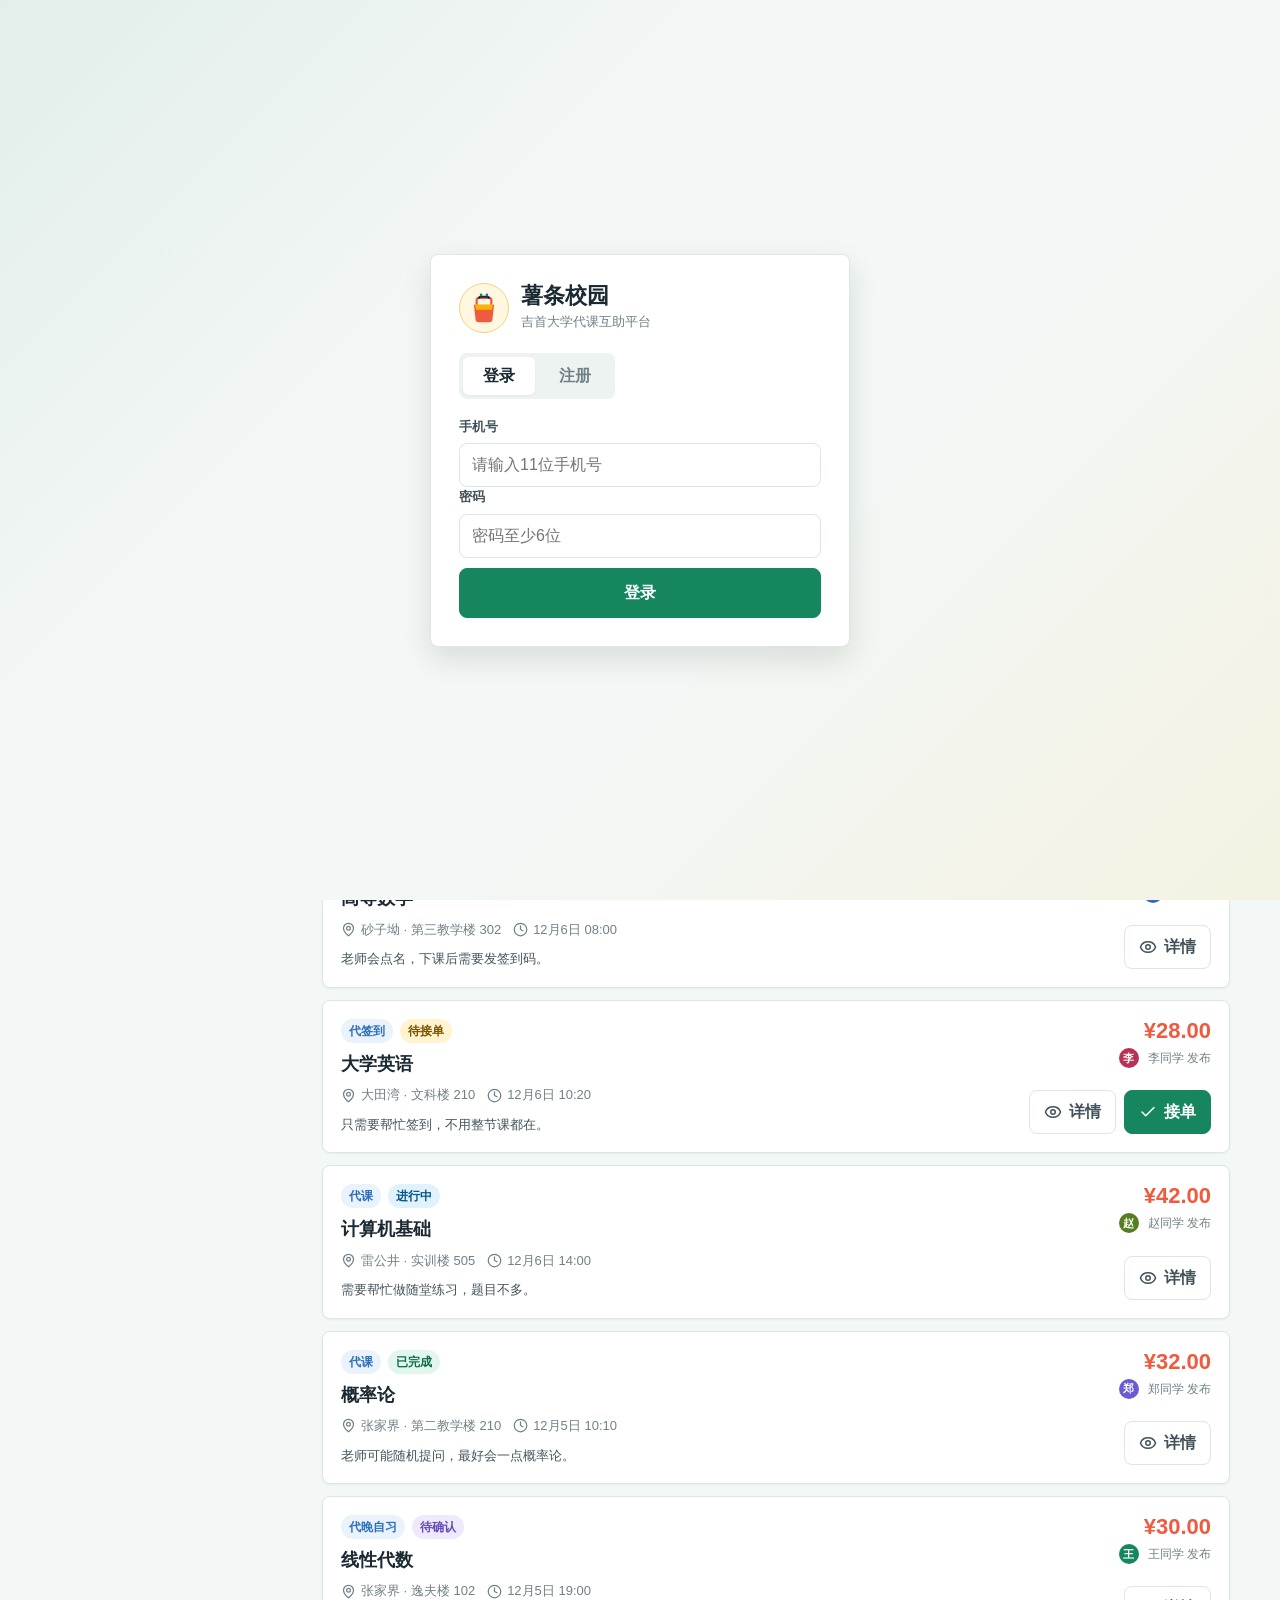
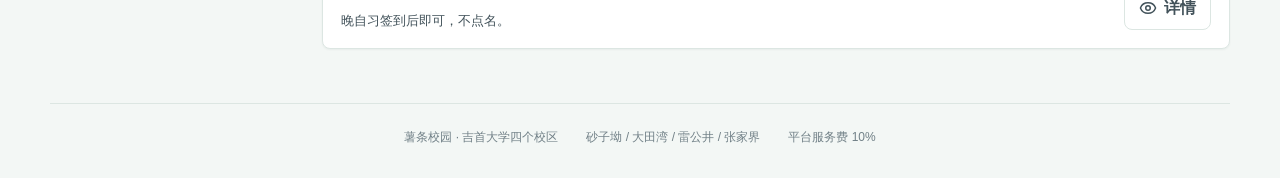
==== commit 76256df9: "Add files via upload" ====
--- a/index.html
+++ b/index.html
@@ -146,6 +146,10 @@
       <path d="M11 4H4a2 2 0 0 0-2 2v14a2 2 0 0 0 2 2h14a2 2 0 0 0 2-2v-7"/>
       <path d="M18.5 2.5a2.12 2.12 0 0 1 3 3L12 15l-4 1 1-4Z"/>
     </symbol>
+    <symbol id="icon-logout" viewBox="0 0 24 24">
+      <path d="M9 21H5a2 2 0 0 1-2-2V5a2 2 0 0 1 2-2h4"/>
+      <path d="m16 17 5-5-5-5M21 12H9"/>
+    </symbol>
   </svg>
 
   <div class="app-shell">
@@ -181,9 +185,9 @@
         </nav>
 
         <div class="top-actions">
-          <span class="fee-chip" title="平台从每笔订单中抽取 7% 作为服务费">
+          <span class="fee-chip" title="平台服务费 10%（发布者 5% + 接单者 5%）">
             <svg><use href="#icon-shield"></use></svg>
-            服务费 7%
+            服务费 10%
           </span>
           <button class="balance-chip" type="button" id="topBalanceChip" title="查看我的钱包">
             <svg><use href="#icon-wallet"></use></svg>
@@ -340,14 +344,18 @@
               <strong id="previewOrderAmount">¥0.00</strong>
             </div>
             <div class="fee-row">
-              <span>平台服务费（7%，从订单金额中扣除）</span>
-              <strong id="previewServiceFee">¥0.00</strong>
+              <span>发布方服务费（5%）</span>
+              <strong id="previewPublisherFee">¥0.00</strong>
             </div>
             <div class="fee-row fee-total">
               <span>发单方本次支付</span>
               <strong id="previewTotal">¥0.00</strong>
             </div>
-            <p class="fee-note">接单方完成订单后到账 <strong id="previewWorkerIncome">¥0.00</strong>（订单金额的 93%）。</p>
+            <div class="fee-row">
+              <span>接单方服务费（5%）</span>
+              <strong id="previewWorkerFee">¥0.00</strong>
+            </div>
+            <p class="fee-note">接单方完成订单后到账 <strong id="previewWorkerIncome">¥0.00</strong>（订单金额的 95%）。</p>
           </div>
 
           <div class="form-actions">
@@ -390,6 +398,10 @@
               <svg><use href="#icon-wallet"></use></svg>
               申请提现
             </button>
+            <button class="button button-ghost" type="button" id="logoutBtn">
+              <svg><use href="#icon-logout"></use></svg>
+              退出登录
+            </button>
           </div>
         </div>
 
@@ -432,7 +444,7 @@
     <footer class="footer">
       <span>薯条校园 · 吉首大学四个校区</span>
       <span>砂子坳 / 大田湾 / 雷公井 / 张家界</span>
-      <span>平台服务费 7%</span>
+      <span>平台服务费 10%</span>
     </footer>
   </div>
 
@@ -454,6 +466,36 @@
 
   <div class="toast" id="toast" role="status" aria-live="polite"></div>
 
+  <div class="auth-overlay" id="authOverlay" hidden>
+    <div class="auth-card">
+      <div class="auth-brand">
+        <span class="brand-mark">
+          <svg><use href="#icon-fries"></use></svg>
+        </span>
+        <div>
+          <h1>薯条校园</h1>
+          <p>吉首大学代课互助平台</p>
+        </div>
+      </div>
+
+      <div class="auth-tabs" role="tablist">
+        <button class="auth-tab is-active" type="button" data-auth-mode="login">登录</button>
+        <button class="auth-tab" type="button" data-auth-mode="register">注册</button>
+      </div>
+
+      <label class="field">
+        <span>手机号</span>
+        <input id="authPhone" type="tel" inputmode="numeric" maxlength="11" placeholder="请输入11位手机号" autocomplete="tel">
+      </label>
+      <label class="field">
+        <span>密码</span>
+        <input id="authPassword" type="password" placeholder="密码至少6位" autocomplete="current-password">
+      </label>
+      <p class="auth-error" id="authError"></p>
+      <button class="button button-primary button-block button-large" type="button" id="authSubmit">登录</button>
+    </div>
+  </div>
+
   <script src="payment.js?v=20260917b"></script>
   <script src="app.js?v=20260917b"></script>
 </body>
--- a/styles.css
+++ b/styles.css
@@ -2002,6 +2002,27 @@
   font-size: 12px;
 }
 
+.recharge-cs {
+  display: grid;
+  gap: 8px;
+  margin-top: 14px;
+  padding: 14px;
+  background: #fff7df;
+  border: 1px solid #f1d382;
+  border-radius: var(--radius);
+}
+
+.recharge-cs span {
+  color: var(--muted);
+  font-size: 13px;
+}
+
+.recharge-cs strong {
+  color: #8b5a00;
+  font-size: 18px;
+  letter-spacing: 0;
+}
+
 .withdraw-box {
   display: grid;
   gap: 14px;
@@ -2229,3 +2250,95 @@
     flex: 1 1 auto;
   }
 }
+
+.auth-overlay {
+  position: fixed;
+  inset: 0;
+  z-index: 200;
+  display: grid;
+  place-items: center;
+  padding: 24px;
+  background:
+    linear-gradient(135deg, rgba(22, 134, 95, 0.08), transparent 34%),
+    linear-gradient(315deg, rgba(255, 180, 0, 0.08), transparent 38%),
+    var(--bg);
+}
+
+.auth-overlay[hidden] {
+  display: none;
+}
+
+.auth-card {
+  width: min(420px, 100%);
+  padding: 28px;
+  background: #ffffff;
+  border: 1px solid var(--line);
+  border-radius: var(--radius);
+  box-shadow: var(--shadow-md);
+}
+
+.auth-brand {
+  display: flex;
+  align-items: center;
+  gap: 12px;
+  margin-bottom: 20px;
+}
+
+.auth-brand .brand-mark {
+  width: 50px;
+  height: 50px;
+}
+
+.auth-brand .brand-mark svg {
+  width: 36px;
+  height: 36px;
+}
+
+.auth-brand h1 {
+  margin: 0;
+  font-size: 22px;
+  line-height: 1.2;
+}
+
+.auth-brand p {
+  margin: 3px 0 0;
+  color: var(--muted);
+  font-size: 13px;
+}
+
+.auth-tabs {
+  display: inline-flex;
+  align-items: center;
+  gap: 4px;
+  padding: 4px;
+  margin-bottom: 18px;
+  background: var(--surface-muted);
+  border-radius: var(--radius);
+}
+
+.auth-tab {
+  min-height: 34px;
+  padding: 7px 20px;
+  border: 0;
+  border-radius: 6px;
+  background: transparent;
+  color: var(--muted);
+  font-weight: 700;
+}
+
+.auth-tab.is-active {
+  background: #ffffff;
+  color: var(--ink);
+  box-shadow: var(--shadow-sm);
+}
+
+.auth-error {
+  display: none;
+  margin: 10px 0 0;
+  color: var(--danger);
+  font-size: 13px;
+}
+
+.auth-error.is-visible {
+  display: block;
+}
